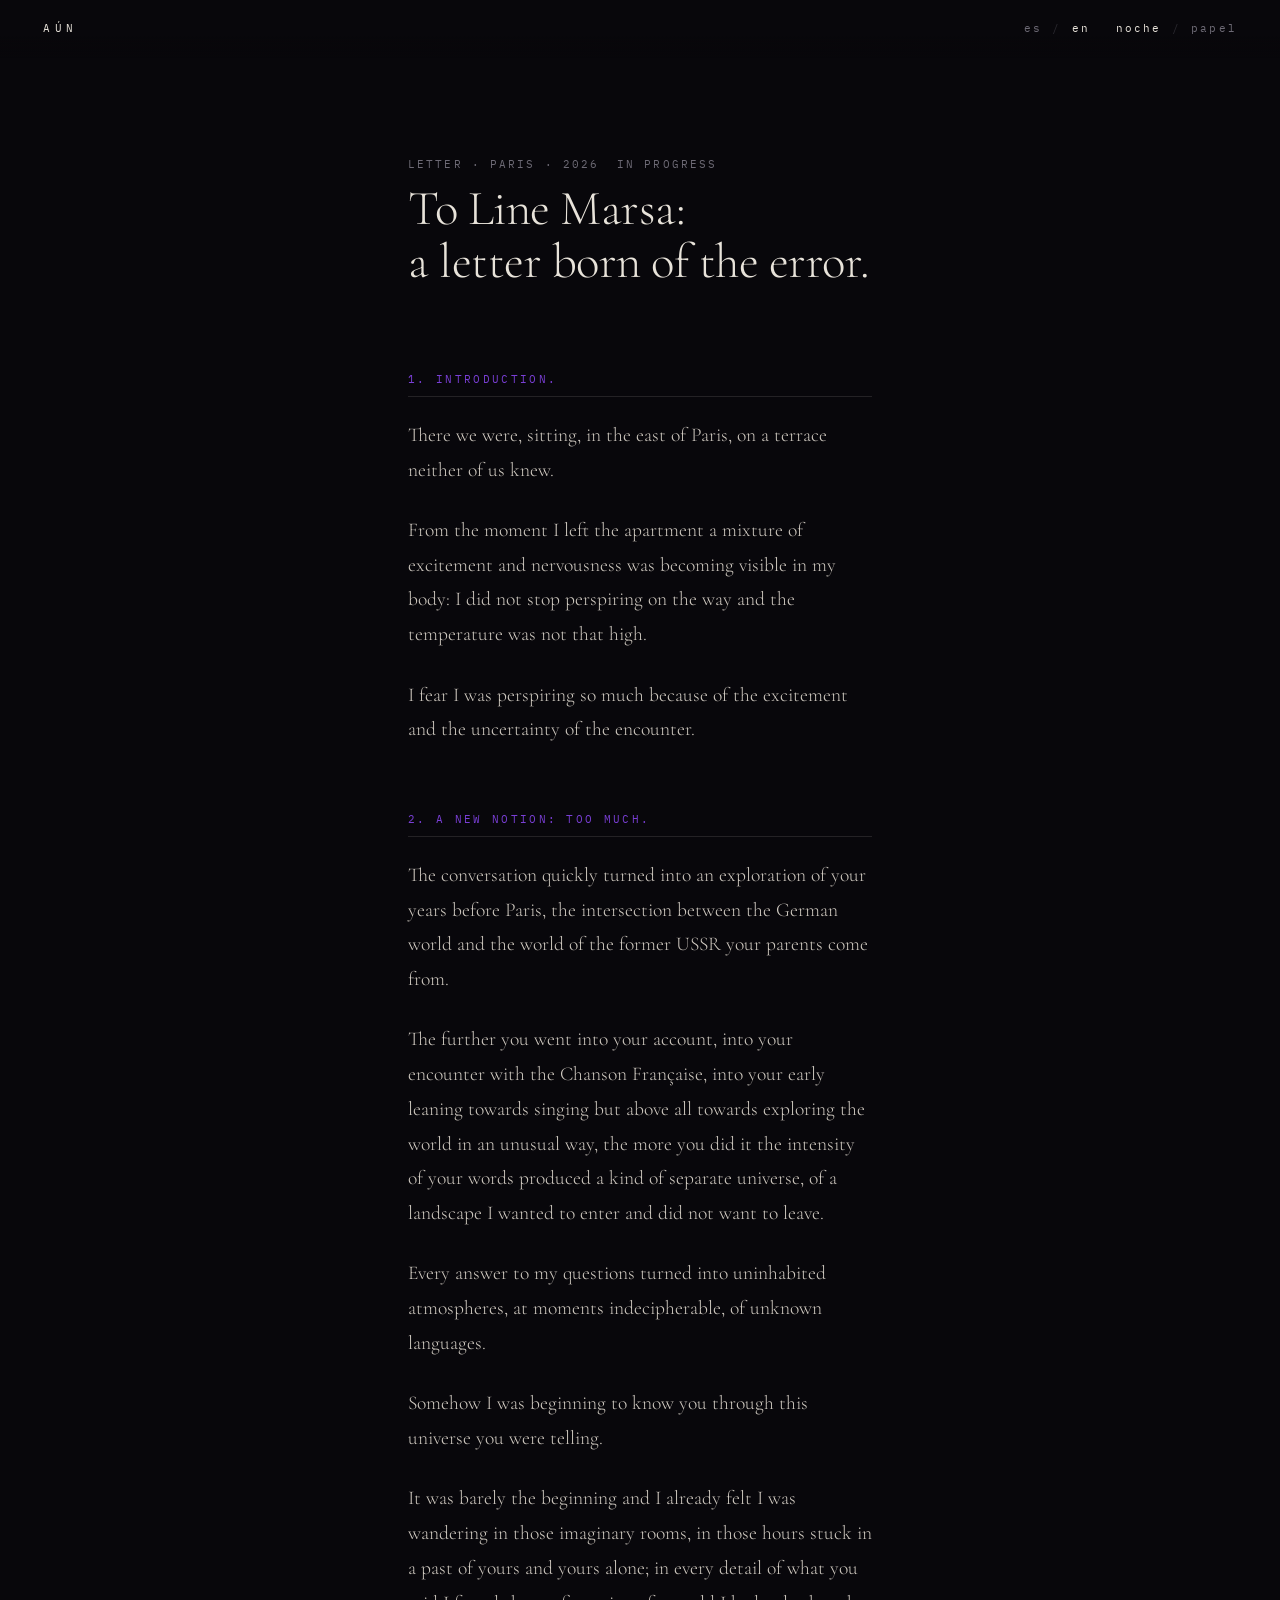
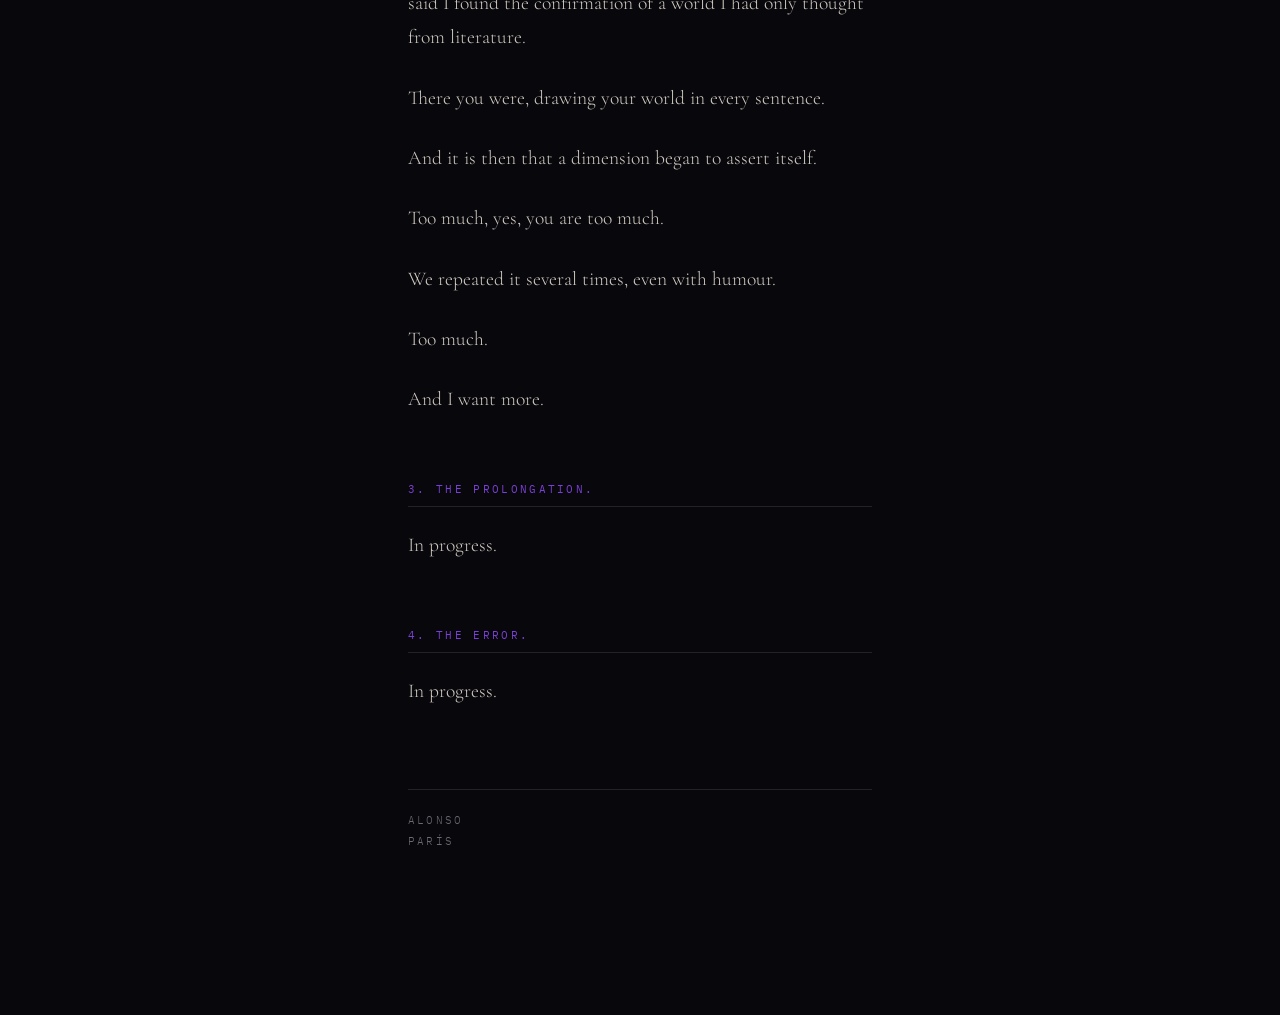
==== docs/line/index.html @ 37b227a3 "Carta a Line Marsa: texto, traduccion y ruta propia docs/line/ es una seccion no listada: tiene ruta" ====
<!DOCTYPE html>
<html lang="es" data-idioma="es" data-modo="noche">
<head>
<meta charset="utf-8">
<meta name="viewport" content="width=device-width,initial-scale=1">
<title>A Line Marsa · carta</title>
<meta name="robots" content="noindex, nofollow">
<meta name="referrer" content="no-referrer">
<meta name="theme-color" content="#08070b">
<!-- AUN:FUENTE carta_a_line -->
<script>
(function(){try{var h=document.documentElement,i=localStorage.getItem('aun:idioma'),m=localStorage.getItem('aun:modo');
if(!i)i=(navigator.language||'es').toLowerCase().indexOf('es')===0?'es':'en';
h.setAttribute('data-idioma',i);h.setAttribute('lang',i);h.setAttribute('data-modo',m||'noche');}catch(e){}}());
</script>
<link rel="preconnect" href="https://fonts.googleapis.com">
<link rel="preconnect" href="https://fonts.gstatic.com" crossorigin>
<link rel="stylesheet" href="https://fonts.googleapis.com/css2?family=Cormorant+Garamond:ital,wght@0,200;0,300;0,400;1,300&family=IBM+Plex+Mono:wght@300;400&display=swap">
<link rel="stylesheet" href="../assets/css/aun.css">
<style>
  /* una carta no es una obra en sala: aqui no hay dibujo, solo letra */
  .carta{ max-width:33rem; margin:0 auto; padding:16vh clamp(1.2rem,6vw,2rem) 18vh }
  .carta > header{ margin-bottom:clamp(3rem,9vh,6rem) }
  .carta h1{
    font-weight:200; font-size:clamp(1.9rem,1.3rem + 2.2vw,3.1rem); line-height:1.08;
    letter-spacing:-.01em; color:var(--alto); margin:.6rem 0 1.2rem; text-wrap:balance;
  }
  .carta .destino{ display:flex; gap:1.1rem; flex-wrap:wrap; align-items:baseline }
  .carta .o{ line-height:1.78 }
  .carta .cierre{ margin-top:clamp(3.4rem,9vh,5.6rem); border-top:1px solid var(--linea); padding-top:1.2rem }
</style>
</head>
<body data-obra="carta-line">

<header class="barra aparato">
  <a class="sello" href="../index.html">AÚN</a>
  <span class="hueco"></span>
  <span class="par">
    <button type="button" data-accion="idioma" data-valor="es" aria-pressed="true">es</button>
    <span class="sep">/</span>
    <button type="button" data-accion="idioma" data-valor="en" aria-pressed="false">en</button>
  </span>
  <span class="par">
    <button type="button" data-accion="modo" data-valor="noche" aria-pressed="true">noche</button>
    <span class="sep">/</span>
    <button type="button" data-accion="modo" data-valor="papel" aria-pressed="false">papel</button>
  </span>
</header>

<article class="carta">

  <header>
    <p class="destino aparato">
      <span data-t lang="es">Carta · París · 2026</span>
      <span data-t lang="en">Letter · Paris · 2026</span>
      <span data-t lang="es">en curso</span>
      <span data-t lang="en">in progress</span>
    </p>
    <h1>
      <span data-t lang="es">A Line Marsa:<br>carta que nace del error.</span>
      <span data-t lang="en">To Line Marsa:<br>a letter born of the error.</span>
    </h1>
  </header>

  <!-- AUN:TEXTO es -->
  <div data-texto lang="es" data-reglas="R1" data-fuente="carta_a_line.md">
      <h3 class="seccion">1. Introducción.</h3>
      <p class="o" data-tipo="resto" data-n="1">Allí estábamos, sentados, en el este de París, en una terraza desconocida para ambos.</p>
      <p class="o" data-tipo="resto" data-n="2">Desde que salí del apartamento una mezcla de emoción y nerviosismo se hacía visible en mi cuerpo: no dejé de transpirar en el trayecto y la temperatura no era tan elevada.</p>
      <p class="o" data-tipo="resto" data-n="3">Me temo que transpiraba mucho por la emoción y la incertidumbre del encuentro.</p>
      <h3 class="seccion">2. Una nueva noción: demasiado.</h3>
      <p class="o" data-tipo="resto" data-n="4">Rápidamente la conversación se transformó en una exploración de tus años previos a París, la intersección entre el mundo germano y el mundo de la antigua URSS del que vienen tus padres.</p>
      <p class="o" data-tipo="resto" data-n="5">Conforme más avanzabas en tu narración, en tu encuentro con la Canción Francesa, en tu inclinación temprana por el canto pero sobre todo por la exploración del mundo de una manera poco habitual, conforme más lo hacías la intensidad de tus palabras generaba una especie de universo aparte, de un paisaje en el que yo quería entrar y del que no quería salir.</p>
      <p class="o" data-tipo="resto" data-n="6">Cada respuesta a mis preguntas se transformaba en atmósferas inhabitadas, por momentos indescifrables, de lenguajes desconocidos.</p>
      <p class="o" data-tipo="resto" data-n="7">De algún modo empezaba a conocerte a través de este universo que contabas.</p>
      <p class="o" data-tipo="resto" data-n="8">Era apenas el principio y yo ya sentía que deambulaba en esas habitaciones imaginarias, en esas horas atascadas en un pasado tuyo y solo tuyo; en cada detalle de lo que decías yo encontraba la confirmación de un mundo que yo pensaba solo desde la literatura.</p>
      <p class="o" data-tipo="resto" data-n="9">Allí estabas, dibujando tu mundo en cada oración.</p>
      <p class="o" data-tipo="resto" data-n="10">Y es entonces cuando una dimensión comenzó a afirmarse a sí misma.</p>
      <p class="o" data-tipo="resto" data-n="11">Demasiado, sí, eres demasiado.</p>
      <p class="o" data-tipo="resto" data-n="12">Lo repetimos varias veces, incluso con humor.</p>
      <p class="o" data-tipo="resto" data-n="13">Demasiado.</p>
      <p class="o" data-tipo="resto" data-n="14">Y quiero más.</p>
      <h3 class="seccion">3. La Prolongación.</h3>
      <p class="o" data-tipo="resto" data-n="15">En curso.</p>
      <h3 class="seccion">4. El Error.</h3>
      <p class="o" data-tipo="resto" data-n="16">En curso.</p>
    </div>
  <!-- /AUN:TEXTO es -->

  <!-- AUN:TEXTO en -->
  <div data-texto lang="en" data-reglas="R1" data-fuente="carta_a_line.en.md">
      <h3 class="seccion">1. Introduction.</h3>
      <p class="o" data-tipo="resto" data-n="1">There we were, sitting, in the east of Paris, on a terrace neither of us knew.</p>
      <p class="o" data-tipo="resto" data-n="2">From the moment I left the apartment a mixture of excitement and nervousness was becoming visible in my body: I did not stop perspiring on the way and the temperature was not that high.</p>
      <p class="o" data-tipo="resto" data-n="3">I fear I was perspiring so much because of the excitement and the uncertainty of the encounter.</p>
      <h3 class="seccion">2. A new notion: too much.</h3>
      <p class="o" data-tipo="resto" data-n="4">The conversation quickly turned into an exploration of your years before Paris, the intersection between the German world and the world of the former USSR your parents come from.</p>
      <p class="o" data-tipo="resto" data-n="5">The further you went into your account, into your encounter with the Chanson Française, into your early leaning towards singing but above all towards exploring the world in an unusual way, the more you did it the intensity of your words produced a kind of separate universe, of a landscape I wanted to enter and did not want to leave.</p>
      <p class="o" data-tipo="resto" data-n="6">Every answer to my questions turned into uninhabited atmospheres, at moments indecipherable, of unknown languages.</p>
      <p class="o" data-tipo="resto" data-n="7">Somehow I was beginning to know you through this universe you were telling.</p>
      <p class="o" data-tipo="resto" data-n="8">It was barely the beginning and I already felt I was wandering in those imaginary rooms, in those hours stuck in a past of yours and yours alone; in every detail of what you said I found the confirmation of a world I had only thought from literature.</p>
      <p class="o" data-tipo="resto" data-n="9">There you were, drawing your world in every sentence.</p>
      <p class="o" data-tipo="resto" data-n="10">And it is then that a dimension began to assert itself.</p>
      <p class="o" data-tipo="resto" data-n="11">Too much, yes, you are too much.</p>
      <p class="o" data-tipo="resto" data-n="12">We repeated it several times, even with humour.</p>
      <p class="o" data-tipo="resto" data-n="13">Too much.</p>
      <p class="o" data-tipo="resto" data-n="14">And I want more.</p>
      <h3 class="seccion">3. The Prolongation.</h3>
      <p class="o" data-tipo="resto" data-n="15">In progress.</p>
      <h3 class="seccion">4. The Error.</h3>
      <p class="o" data-tipo="resto" data-n="16">In progress.</p>
    </div>
  <!-- /AUN:TEXTO en -->

  <p class="cierre firma">Alonso<br>París</p>

</article>

<script src="../assets/js/aun.js"></script>
</body>
</html>
---- docs/assets/css/aun.css ----
@charset "utf-8";
/* ============================================================
   AUN — hoja base
   Un archivo que no cesa. Negro de sala, papel de lectura.
   Regla: la tipografia obedece las mismas reglas que el dibujo.
   ============================================================ */

:root{
  /* --- materia --- */
  --noche:      #08070b;
  --noche-alta: #100e16;
  --papel:      #ece6dc;
  --tinta:      #14131a;
  --acento:     #7a3fd6;   /* purpura: el cabello */
  --luz:        #c9a6ff;   /* purpura en luz */
  --hueso:      #e8e3da;

  /* --- roles (modo noche por defecto) --- */
  --fondo:   var(--noche);
  --texto:   #cfc9c0;
  --alto:    var(--hueso);
  --tenue:   #6d6a75;
  --linea:   rgba(232,227,218,.12);
  --realce:  var(--luz);

  /* --- tipografia --- */
  --serif: "Cormorant Garamond", "Iowan Old Style", "Palatino Linotype", Palatino, Georgia, "Times New Roman", serif;
  --mono:  "IBM Plex Mono", ui-monospace, "Cascadia Mono", "SF Mono", Consolas, "Liberation Mono", monospace;

  /* --- medida y ritmo --- */
  --medida: 34rem;
  --paso:   clamp(1.1rem, .8rem + 1vw, 1.6rem);
  --lento:  1100ms cubic-bezier(.16,1,.3,1);
}

html[data-modo="papel"]{
  --fondo:  var(--papel);
  --texto:  #2a2830;
  --alto:   var(--tinta);
  --tenue:  #8b8578;
  --linea:  rgba(20,19,26,.16);
  --realce: #4b1fa0;
}

*,*::before,*::after{ box-sizing:border-box }
html{ -webkit-text-size-adjust:100%; scroll-behavior:smooth }
body{
  margin:0; background:var(--fondo); color:var(--texto);
  font-family:var(--serif); font-weight:300;
  font-size:clamp(1.02rem,.95rem + .35vw,1.22rem); line-height:1.72;
  font-feature-settings:"kern" 1,"liga" 1,"onum" 1;
  transition:background var(--lento), color var(--lento);
  overflow-x:hidden;
}
::selection{ background:var(--acento); color:#fff }

/* ---------- aparato (todo lo que no es obra) ---------- */
.aparato{
  font-family:var(--mono); font-weight:400;
  font-size:.66rem; letter-spacing:.2em; text-transform:uppercase;
  color:var(--tenue);
}
.barra{
  position:fixed; inset:0 0 auto 0; z-index:50;
  display:flex; align-items:center; gap:1.4rem;
  padding:.95rem clamp(1rem,4vw,2.6rem);
  background:linear-gradient(to bottom,var(--fondo) 62%,transparent);
  pointer-events:none;
}
.barra > *{ pointer-events:auto }
.barra .sello{ letter-spacing:.42em; color:var(--alto); text-decoration:none }
.hueco{ flex:1 1 auto }
.barra a,.barra button{
  background:none; border:0; padding:.25rem .1rem; cursor:pointer;
  font:inherit; letter-spacing:.2em; color:var(--tenue);
  text-decoration:none; border-bottom:1px solid transparent;
  transition:color 400ms ease, border-color 400ms ease;
}
.barra a:hover,.barra button:hover,
.barra a:focus-visible,.barra button:focus-visible{
  color:var(--alto); border-bottom-color:var(--acento); outline:none;
}
.barra [aria-pressed="true"],.barra [aria-current="page"]{ color:var(--alto) }
.par{ display:inline-flex; gap:.55rem; align-items:baseline }
.par .sep{ opacity:.35 }

/* ---------- lienzos ---------- */
.escena{ position:relative; min-height:100svh; display:grid; place-items:center; isolation:isolate }
.lienzo{ position:absolute; inset:0; width:100%; height:100%; display:block; z-index:0 }
.lienzo[data-fijo]{ position:fixed; inset:0; z-index:0; opacity:.62; pointer-events:none }

/* ---------- portada de obra ---------- */
.portada{ position:relative; z-index:1; padding:0 clamp(1rem,6vw,5rem); max-width:min(92vw,52rem) }
.portada h1{
  margin:0; font-weight:200; letter-spacing:-.02em;
  font-size:clamp(2.9rem,1.4rem + 8.5vw,8.4rem); line-height:.92;
  color:var(--hueso); mix-blend-mode:difference; text-wrap:balance;
}
html[data-modo="papel"] .portada h1{ mix-blend-mode:normal; color:var(--tinta) }
.portada .credito{ margin:1.9rem 0 0; display:flex; gap:1.2rem; flex-wrap:wrap }
.desliz{ position:absolute; bottom:1.6rem; left:50%; translate:-50% 0; z-index:1 }
.desliz::after{
  content:""; display:block; width:1px; height:2.4rem; margin:.6rem auto 0;
  background:linear-gradient(var(--linea),transparent);
}

/* ---------- lectura ---------- */
.lectura{
  position:relative; z-index:1;
  max-width:var(--medida); margin:0 auto;
  padding:clamp(4rem,14vh,11rem) clamp(1.2rem,6vw,2rem) 22vh;
}
.lectura header{ margin-bottom:clamp(2.5rem,7vh,5rem); border-bottom:1px solid var(--linea); padding-bottom:1.1rem }
.lectura h2{ font-weight:300; font-size:1.9rem; line-height:1.2; margin:.2rem 0 .8rem; color:var(--alto) }

/* la anafora exige columna: una oracion, una linea */
.o{ margin:0 0 var(--paso); text-indent:0; transition:color var(--lento), opacity var(--lento) }
.o[data-tipo="neg"]{ color:var(--tenue) }
.o[data-tipo="neg"]::before{
  content:""; display:inline-block; width:1.1em; height:1px; margin:0 .5em .35em 0;
  background:currentColor; opacity:.55; vertical-align:middle;
}
.o[data-tipo="ad"]{ color:var(--alto) }
.o[data-tipo="giro"]{ color:var(--realce); font-style:italic; font-size:1.06em }
.o[data-tipo="resto"]{ color:var(--texto) }
/* apartado de una carta: 1. Introduccion. */
h3.seccion{
  font-family:var(--mono); font-weight:400; font-size:.66rem; letter-spacing:.22em;
  text-transform:uppercase; color:var(--acento);
  margin:clamp(2.8rem,7vh,4.6rem) 0 1.3rem; padding-bottom:.5rem;
  border-bottom:1px solid var(--linea);
}
h3.seccion:first-child{ margin-top:0 }
.firma{
  margin:clamp(2.4rem,6vh,4rem) 0 0; font-family:var(--mono); font-size:.68rem;
  letter-spacing:.2em; text-transform:uppercase; color:var(--tenue); line-height:2;
}

/* ---------- indice del atrio ---------- */
.atrio{ position:relative; z-index:1; padding:22vh clamp(1.2rem,6vw,4rem) 14vh; max-width:64rem; margin:0 auto }
.atrio .lema{
  max-width:26em; font-size:clamp(1.25rem,1rem + 1.2vw,2rem); line-height:1.42;
  font-weight:200; color:var(--alto); margin:0 0 clamp(4rem,12vh,9rem);
}
.corpus{ list-style:none; margin:0; padding:0; border-top:1px solid var(--linea) }
.corpus li{ border-bottom:1px solid var(--linea) }
.corpus a{
  display:grid; grid-template-columns:3.2rem 1fr auto; gap:1rem; align-items:baseline;
  padding:1.15rem .2rem; color:var(--texto); text-decoration:none;
  transition:background 500ms ease, color 500ms ease, padding-left 600ms cubic-bezier(.16,1,.3,1);
}
.corpus a:hover,.corpus a:focus-visible{
  color:var(--alto); padding-left:1rem; outline:none;
  background:linear-gradient(90deg,rgba(122,63,214,.18),transparent 70%);
}
.corpus .n,.corpus .meta{
  font-family:var(--mono); font-size:.64rem; letter-spacing:.18em;
  text-transform:uppercase; color:var(--tenue);
}
.corpus .t{ font-size:1.16rem; line-height:1.25 }
.corpus li[data-sellado] .t::after{ content:" *"; color:var(--acento) }

/* ---------- camara (acceso restringido) ---------- */
.camara{ position:relative; z-index:1; max-width:32rem; margin:0 auto; padding:22vh 1.4rem 16vh }
.umbral{ display:grid; gap:1rem }
.umbral label{ display:block; margin:0 0 .7rem }
.umbral input{
  width:100%; padding:.9rem 1rem; background:transparent; color:var(--alto);
  border:1px solid var(--linea); border-radius:0; font-family:var(--mono);
  font-size:.9rem; letter-spacing:.14em;
}
.umbral input:focus{ outline:none; border-color:var(--acento) }
.umbral button{
  justify-self:start; padding:.75rem 1.6rem; cursor:pointer;
  background:transparent; color:var(--alto); border:1px solid var(--alto);
  font-family:var(--mono); font-size:.66rem; letter-spacing:.24em; text-transform:uppercase;
  transition:background 400ms ease,color 400ms ease,border-color 400ms ease;
}
.umbral button:hover{ background:var(--acento); border-color:var(--acento); color:#fff }
.aviso{ min-height:1.4em; font-family:var(--mono); font-size:.68rem; letter-spacing:.16em; color:var(--acento) }
.cifra{
  font-family:var(--mono); font-size:.6rem; line-height:1.5; color:var(--tenue);
  word-break:break-all; max-height:9rem; overflow:hidden; opacity:.45;
}
textarea.bloque{
  width:100%; min-height:9rem; background:transparent; color:var(--alto);
  border:1px solid var(--linea); padding:.9rem; font-family:var(--mono); font-size:.72rem; line-height:1.6;
}

/* ---------- notas, pies, enlaces ---------- */
.nota{ font-size:.9rem; color:var(--tenue) }
a{ color:inherit; text-decoration-thickness:1px; text-underline-offset:.25em }
hr.regla{ border:0; border-top:1px solid var(--linea); margin:clamp(3rem,9vh,6rem) 0 }
footer.pie{
  padding:6vh clamp(1.2rem,6vw,4rem) 8vh; border-top:1px solid var(--linea);
  display:flex; gap:1.4rem; flex-wrap:wrap; align-items:baseline;
}

/* ---------- idioma ---------- */
html[data-idioma="es"] [data-texto][lang="en"],
html[data-idioma="en"] [data-texto][lang="es"]{ display:none }
html[data-idioma="es"] [data-t][lang="en"],
html[data-idioma="en"] [data-t][lang="es"]{ display:none }

/* ---------- entrada ---------- */
.aparece{ opacity:0; translate:0 .7rem; transition:opacity 1200ms ease, translate 1200ms cubic-bezier(.16,1,.3,1) }
.aparece.dentro{ opacity:1; translate:0 0 }

@media (prefers-reduced-motion:reduce){
  html{ scroll-behavior:auto }
  .aparece{ opacity:1; translate:0 0; transition:none }
}

/* ---------- impresion: la escritura primero ---------- */
@media print{
  :root{ --fondo:#fff; --texto:#111; --alto:#000; --tenue:#555; --linea:#ccc }
  body{ background:#fff; color:#111; font-size:11.5pt }
  .barra,.lienzo,.desliz,footer.pie{ display:none !important }
  .escena{ min-height:auto }
  .portada h1{ mix-blend-mode:normal; color:#000; font-size:34pt }
  .lectura{ padding:0; max-width:none }
  .o{ page-break-inside:avoid }
}
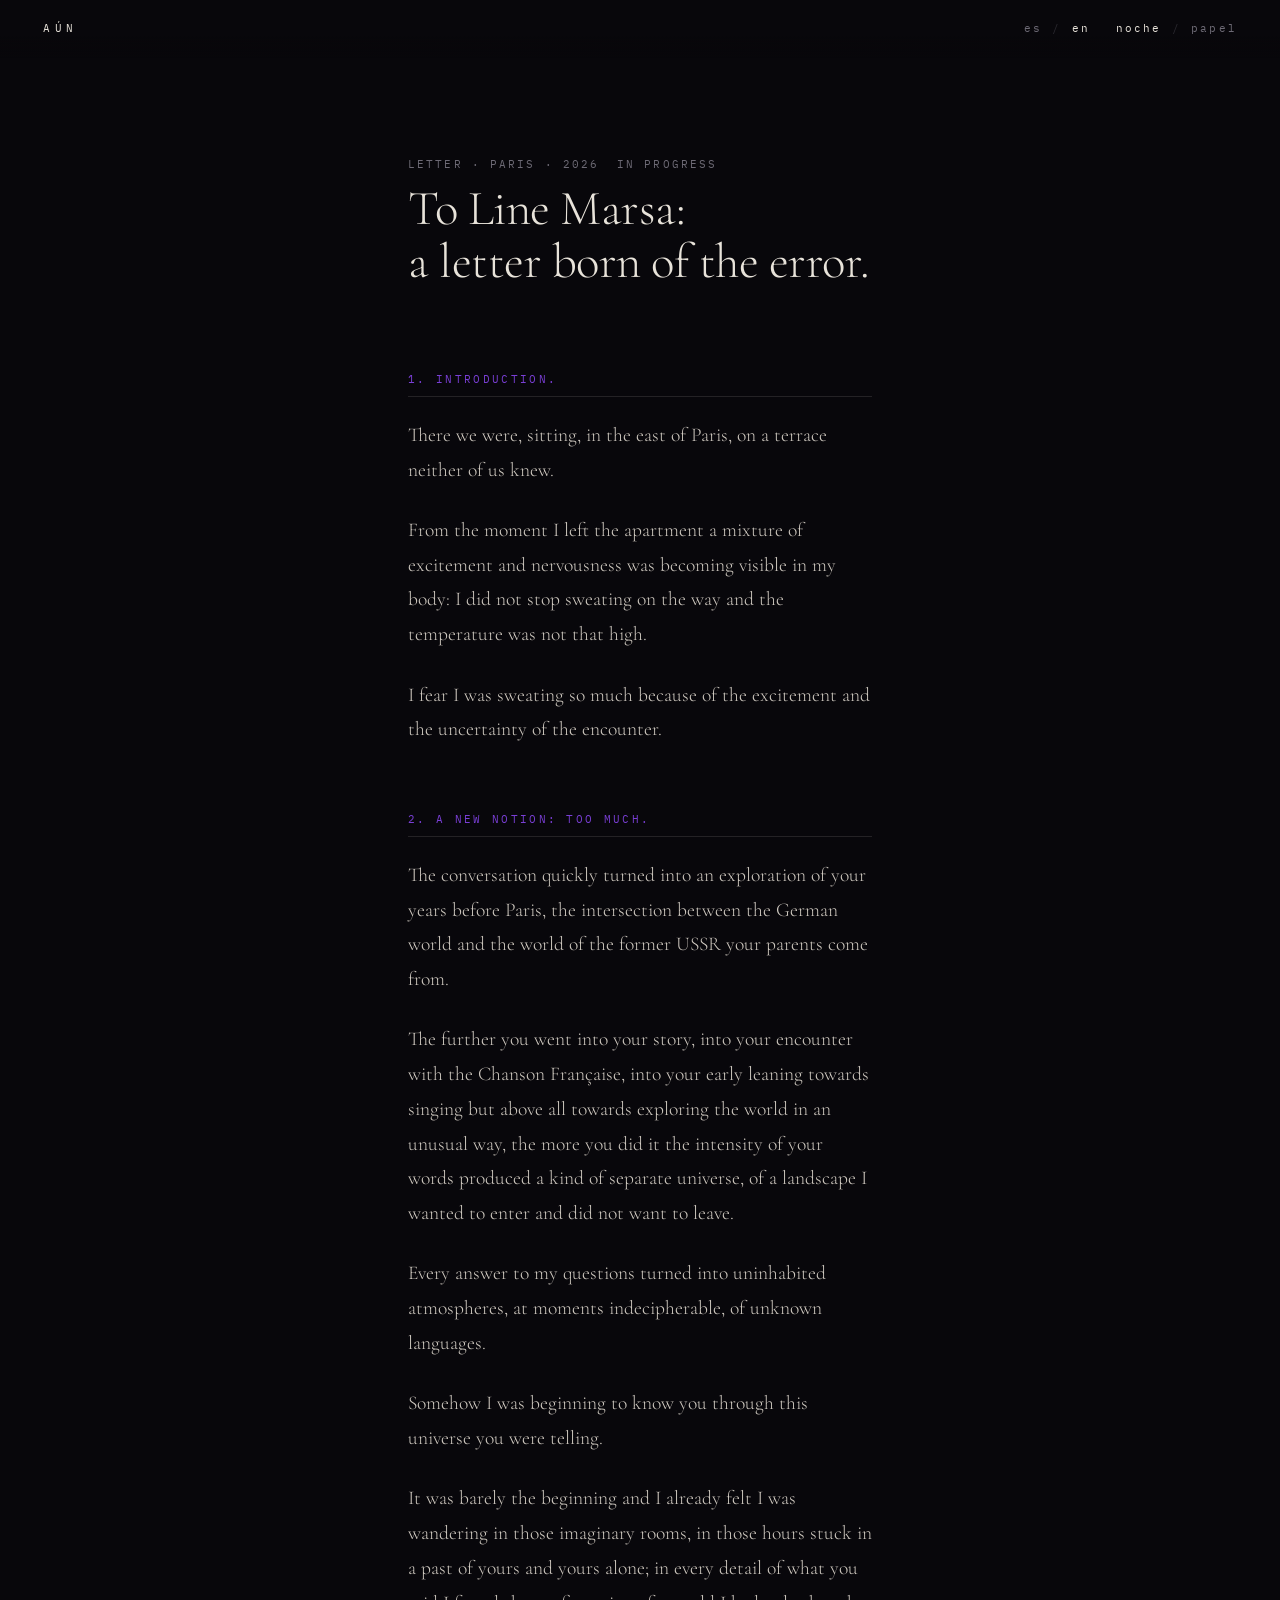
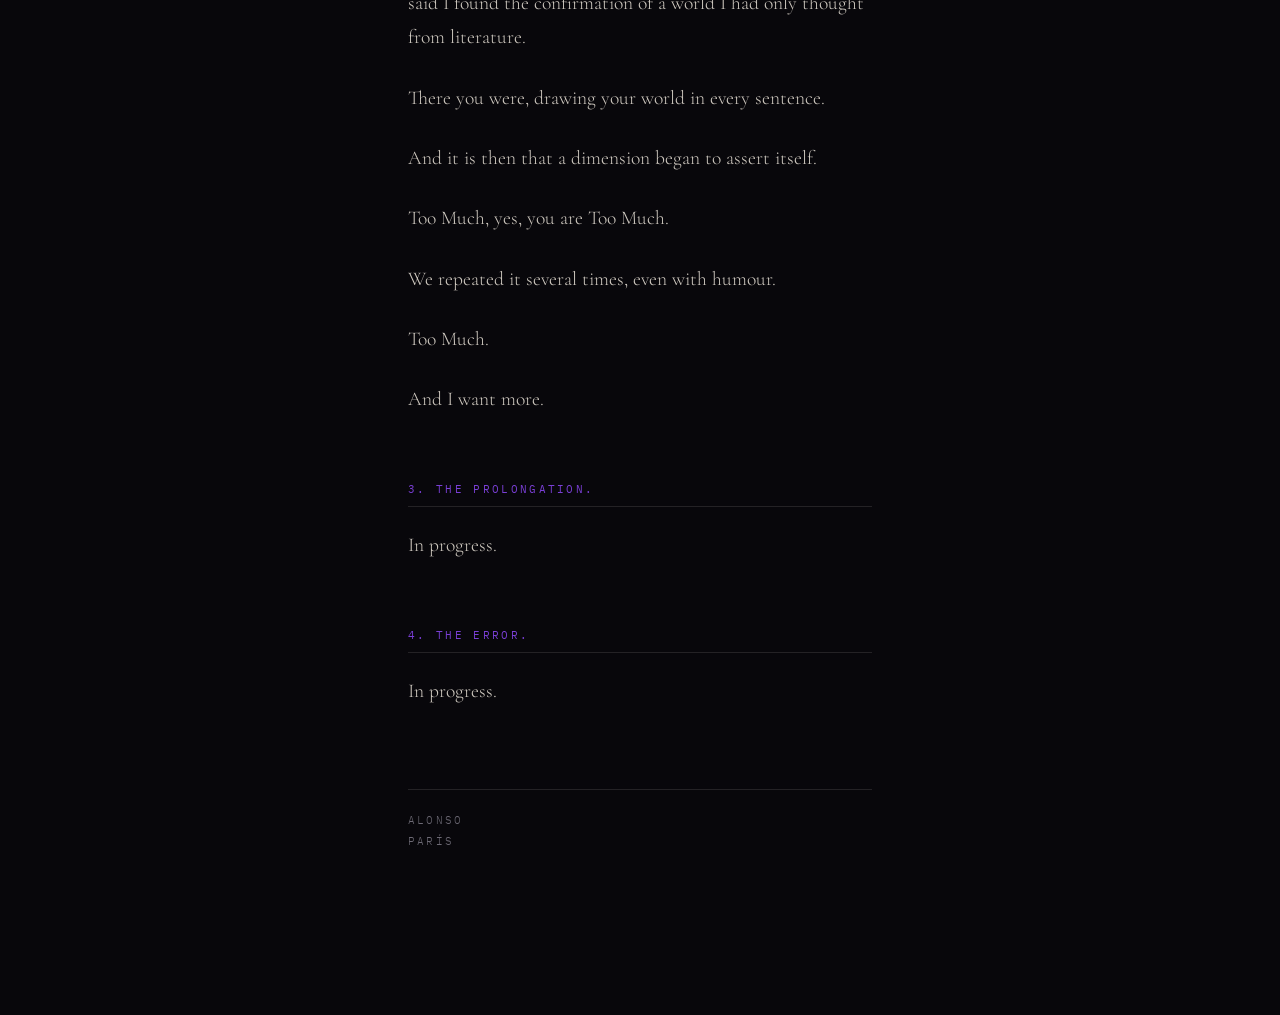
==== commit 68b3f6d6: "Carta a Line: ajustes de la traduccion sweating en lugar de perspiring; Too Much en mayusculas, como" ====
--- a/docs/line/index.html
+++ b/docs/line/index.html
@@ -91,19 +91,19 @@
   <div data-texto lang="en" data-reglas="R1" data-fuente="carta_a_line.en.md">
       <h3 class="seccion">1. Introduction.</h3>
       <p class="o" data-tipo="resto" data-n="1">There we were, sitting, in the east of Paris, on a terrace neither of us knew.</p>
-      <p class="o" data-tipo="resto" data-n="2">From the moment I left the apartment a mixture of excitement and nervousness was becoming visible in my body: I did not stop perspiring on the way and the temperature was not that high.</p>
-      <p class="o" data-tipo="resto" data-n="3">I fear I was perspiring so much because of the excitement and the uncertainty of the encounter.</p>
-      <h3 class="seccion">2. A new notion: too much.</h3>
+      <p class="o" data-tipo="resto" data-n="2">From the moment I left the apartment a mixture of excitement and nervousness was becoming visible in my body: I did not stop sweating on the way and the temperature was not that high.</p>
+      <p class="o" data-tipo="resto" data-n="3">I fear I was sweating so much because of the excitement and the uncertainty of the encounter.</p>
+      <h3 class="seccion">2. A new notion: Too Much.</h3>
       <p class="o" data-tipo="resto" data-n="4">The conversation quickly turned into an exploration of your years before Paris, the intersection between the German world and the world of the former USSR your parents come from.</p>
-      <p class="o" data-tipo="resto" data-n="5">The further you went into your account, into your encounter with the Chanson Française, into your early leaning towards singing but above all towards exploring the world in an unusual way, the more you did it the intensity of your words produced a kind of separate universe, of a landscape I wanted to enter and did not want to leave.</p>
+      <p class="o" data-tipo="resto" data-n="5">The further you went into your story, into your encounter with the Chanson Française, into your early leaning towards singing but above all towards exploring the world in an unusual way, the more you did it the intensity of your words produced a kind of separate universe, of a landscape I wanted to enter and did not want to leave.</p>
       <p class="o" data-tipo="resto" data-n="6">Every answer to my questions turned into uninhabited atmospheres, at moments indecipherable, of unknown languages.</p>
       <p class="o" data-tipo="resto" data-n="7">Somehow I was beginning to know you through this universe you were telling.</p>
       <p class="o" data-tipo="resto" data-n="8">It was barely the beginning and I already felt I was wandering in those imaginary rooms, in those hours stuck in a past of yours and yours alone; in every detail of what you said I found the confirmation of a world I had only thought from literature.</p>
       <p class="o" data-tipo="resto" data-n="9">There you were, drawing your world in every sentence.</p>
       <p class="o" data-tipo="resto" data-n="10">And it is then that a dimension began to assert itself.</p>
-      <p class="o" data-tipo="resto" data-n="11">Too much, yes, you are too much.</p>
+      <p class="o" data-tipo="resto" data-n="11">Too Much, yes, you are Too Much.</p>
       <p class="o" data-tipo="resto" data-n="12">We repeated it several times, even with humour.</p>
-      <p class="o" data-tipo="resto" data-n="13">Too much.</p>
+      <p class="o" data-tipo="resto" data-n="13">Too Much.</p>
       <p class="o" data-tipo="resto" data-n="14">And I want more.</p>
       <h3 class="seccion">3. The Prolongation.</h3>
       <p class="o" data-tipo="resto" data-n="15">In progress.</p>
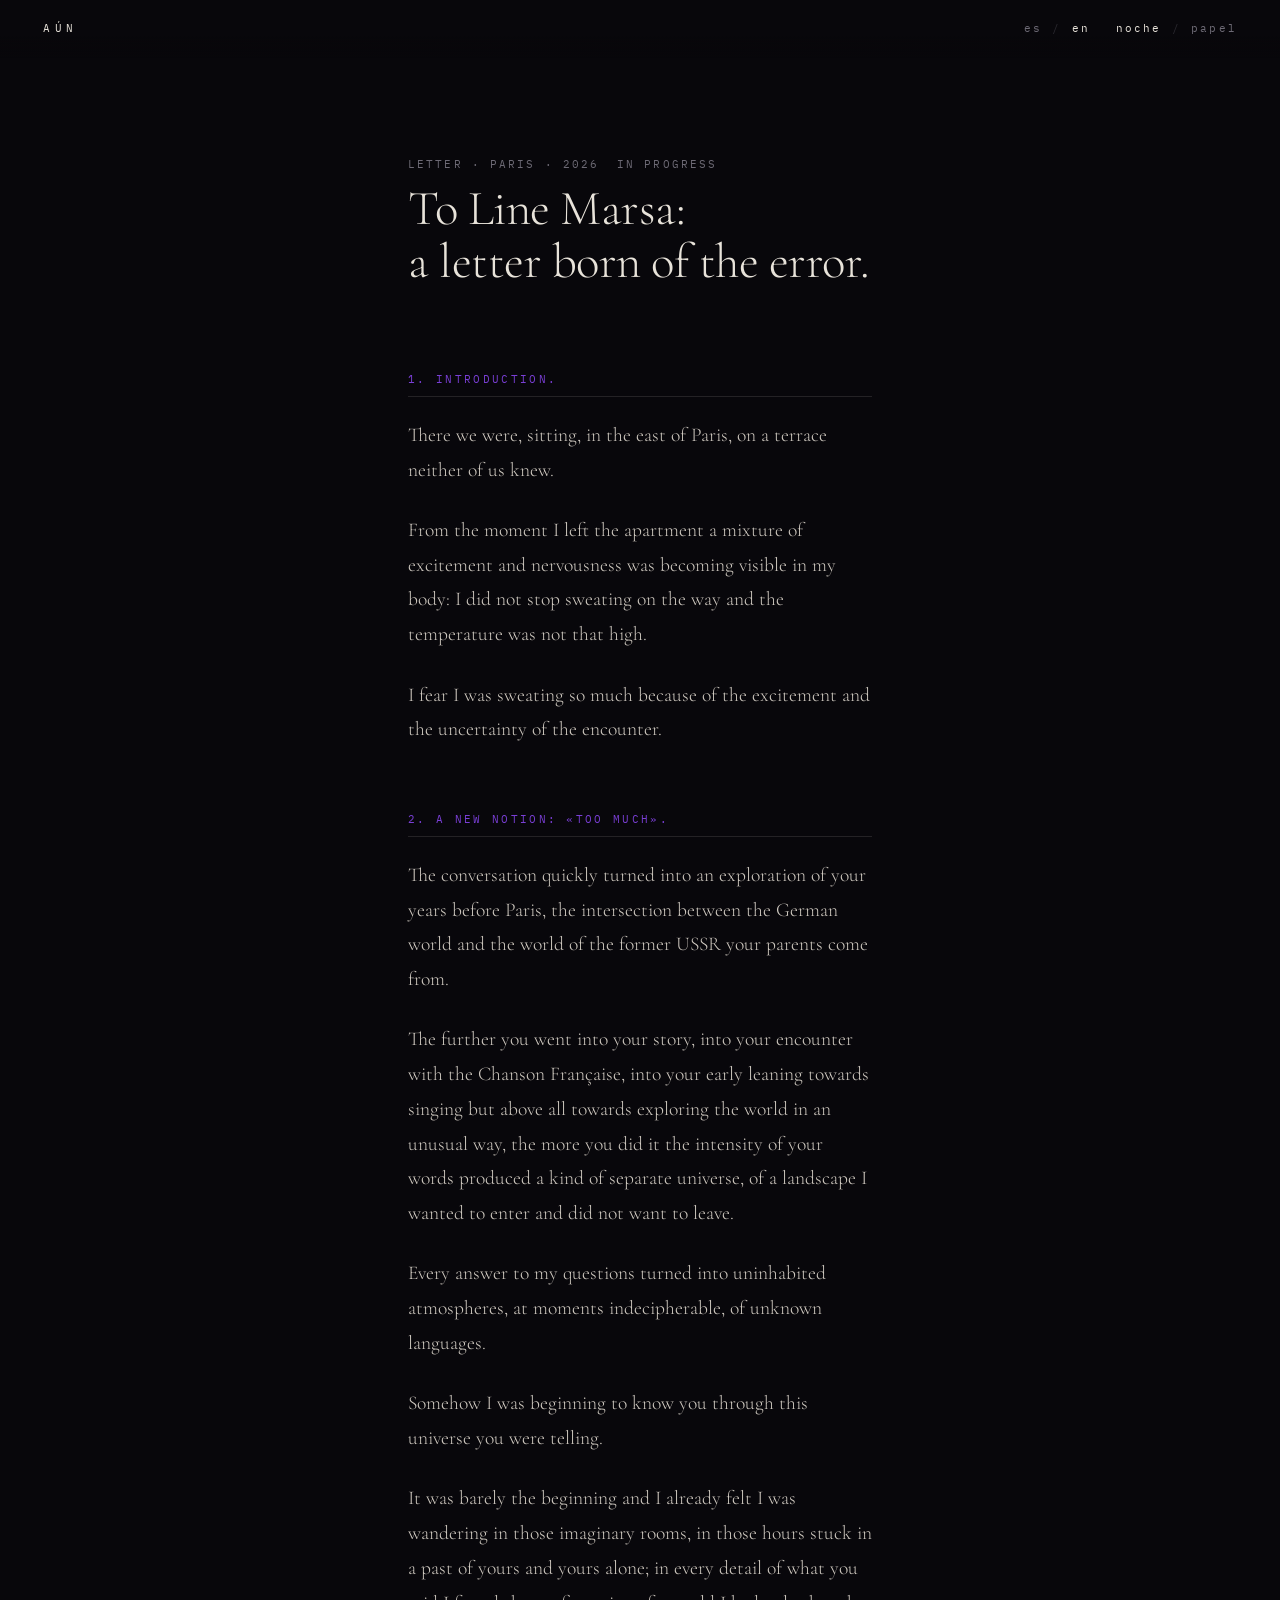
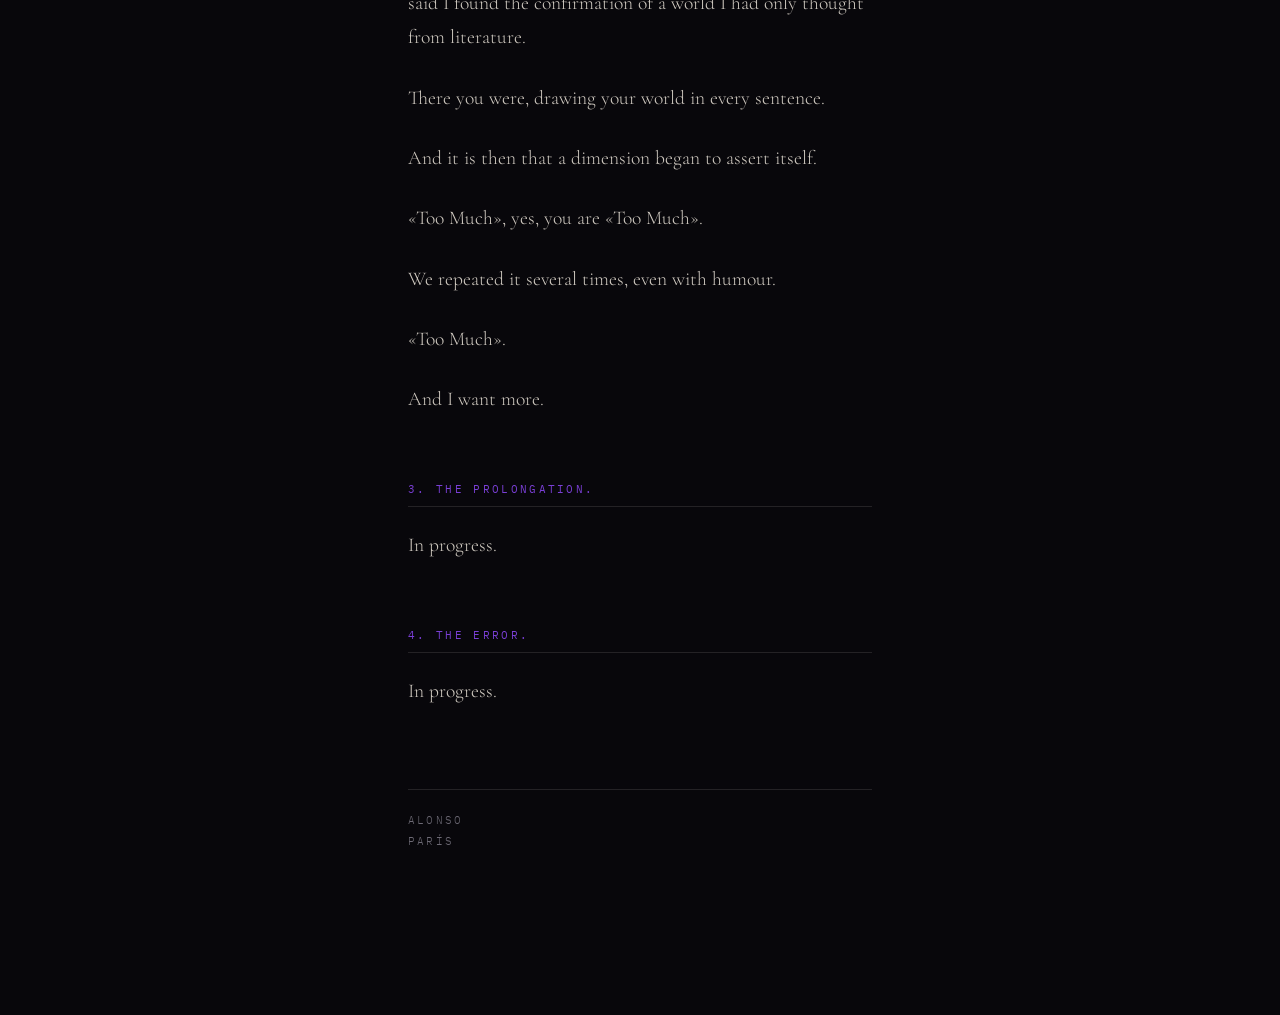
==== commit fa4bc5e1: "Carta a Line: la nocion entre comillas francesas en ambas versiones" ====
--- a/docs/line/index.html
+++ b/docs/line/index.html
@@ -68,7 +68,7 @@
       <p class="o" data-tipo="resto" data-n="1">Allí estábamos, sentados, en el este de París, en una terraza desconocida para ambos.</p>
       <p class="o" data-tipo="resto" data-n="2">Desde que salí del apartamento una mezcla de emoción y nerviosismo se hacía visible en mi cuerpo: no dejé de transpirar en el trayecto y la temperatura no era tan elevada.</p>
       <p class="o" data-tipo="resto" data-n="3">Me temo que transpiraba mucho por la emoción y la incertidumbre del encuentro.</p>
-      <h3 class="seccion">2. Una nueva noción: demasiado.</h3>
+      <h3 class="seccion">2. Una nueva noción: «Demasiado».</h3>
       <p class="o" data-tipo="resto" data-n="4">Rápidamente la conversación se transformó en una exploración de tus años previos a París, la intersección entre el mundo germano y el mundo de la antigua URSS del que vienen tus padres.</p>
       <p class="o" data-tipo="resto" data-n="5">Conforme más avanzabas en tu narración, en tu encuentro con la Canción Francesa, en tu inclinación temprana por el canto pero sobre todo por la exploración del mundo de una manera poco habitual, conforme más lo hacías la intensidad de tus palabras generaba una especie de universo aparte, de un paisaje en el que yo quería entrar y del que no quería salir.</p>
       <p class="o" data-tipo="resto" data-n="6">Cada respuesta a mis preguntas se transformaba en atmósferas inhabitadas, por momentos indescifrables, de lenguajes desconocidos.</p>
@@ -76,9 +76,9 @@
       <p class="o" data-tipo="resto" data-n="8">Era apenas el principio y yo ya sentía que deambulaba en esas habitaciones imaginarias, en esas horas atascadas en un pasado tuyo y solo tuyo; en cada detalle de lo que decías yo encontraba la confirmación de un mundo que yo pensaba solo desde la literatura.</p>
       <p class="o" data-tipo="resto" data-n="9">Allí estabas, dibujando tu mundo en cada oración.</p>
       <p class="o" data-tipo="resto" data-n="10">Y es entonces cuando una dimensión comenzó a afirmarse a sí misma.</p>
-      <p class="o" data-tipo="resto" data-n="11">Demasiado, sí, eres demasiado.</p>
+      <p class="o" data-tipo="resto" data-n="11">«Demasiado», sí, eres «Demasiado».</p>
       <p class="o" data-tipo="resto" data-n="12">Lo repetimos varias veces, incluso con humor.</p>
-      <p class="o" data-tipo="resto" data-n="13">Demasiado.</p>
+      <p class="o" data-tipo="resto" data-n="13">«Demasiado».</p>
       <p class="o" data-tipo="resto" data-n="14">Y quiero más.</p>
       <h3 class="seccion">3. La Prolongación.</h3>
       <p class="o" data-tipo="resto" data-n="15">En curso.</p>
@@ -93,7 +93,7 @@
       <p class="o" data-tipo="resto" data-n="1">There we were, sitting, in the east of Paris, on a terrace neither of us knew.</p>
       <p class="o" data-tipo="resto" data-n="2">From the moment I left the apartment a mixture of excitement and nervousness was becoming visible in my body: I did not stop sweating on the way and the temperature was not that high.</p>
       <p class="o" data-tipo="resto" data-n="3">I fear I was sweating so much because of the excitement and the uncertainty of the encounter.</p>
-      <h3 class="seccion">2. A new notion: Too Much.</h3>
+      <h3 class="seccion">2. A new notion: «Too Much».</h3>
       <p class="o" data-tipo="resto" data-n="4">The conversation quickly turned into an exploration of your years before Paris, the intersection between the German world and the world of the former USSR your parents come from.</p>
       <p class="o" data-tipo="resto" data-n="5">The further you went into your story, into your encounter with the Chanson Française, into your early leaning towards singing but above all towards exploring the world in an unusual way, the more you did it the intensity of your words produced a kind of separate universe, of a landscape I wanted to enter and did not want to leave.</p>
       <p class="o" data-tipo="resto" data-n="6">Every answer to my questions turned into uninhabited atmospheres, at moments indecipherable, of unknown languages.</p>
@@ -101,9 +101,9 @@
       <p class="o" data-tipo="resto" data-n="8">It was barely the beginning and I already felt I was wandering in those imaginary rooms, in those hours stuck in a past of yours and yours alone; in every detail of what you said I found the confirmation of a world I had only thought from literature.</p>
       <p class="o" data-tipo="resto" data-n="9">There you were, drawing your world in every sentence.</p>
       <p class="o" data-tipo="resto" data-n="10">And it is then that a dimension began to assert itself.</p>
-      <p class="o" data-tipo="resto" data-n="11">Too Much, yes, you are Too Much.</p>
+      <p class="o" data-tipo="resto" data-n="11">«Too Much», yes, you are «Too Much».</p>
       <p class="o" data-tipo="resto" data-n="12">We repeated it several times, even with humour.</p>
-      <p class="o" data-tipo="resto" data-n="13">Too Much.</p>
+      <p class="o" data-tipo="resto" data-n="13">«Too Much».</p>
       <p class="o" data-tipo="resto" data-n="14">And I want more.</p>
       <h3 class="seccion">3. The Prolongation.</h3>
       <p class="o" data-tipo="resto" data-n="15">In progress.</p>
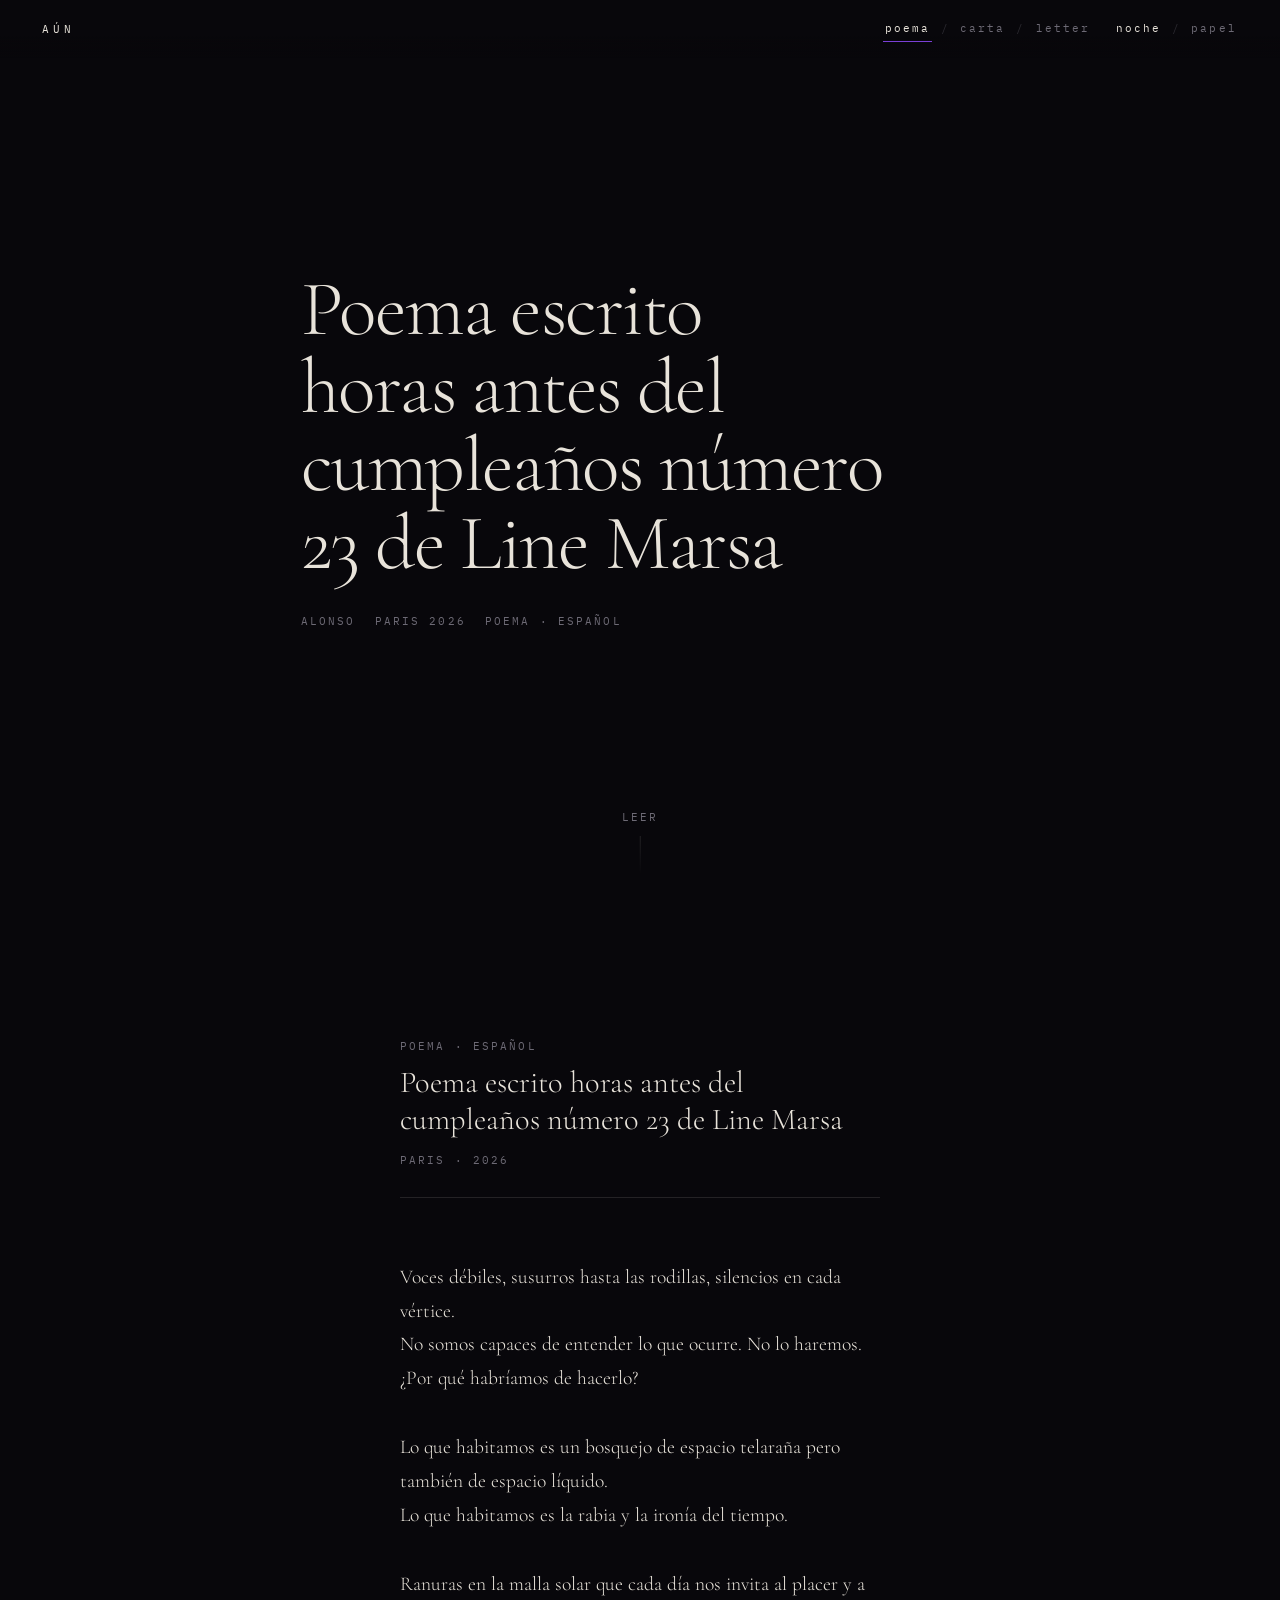
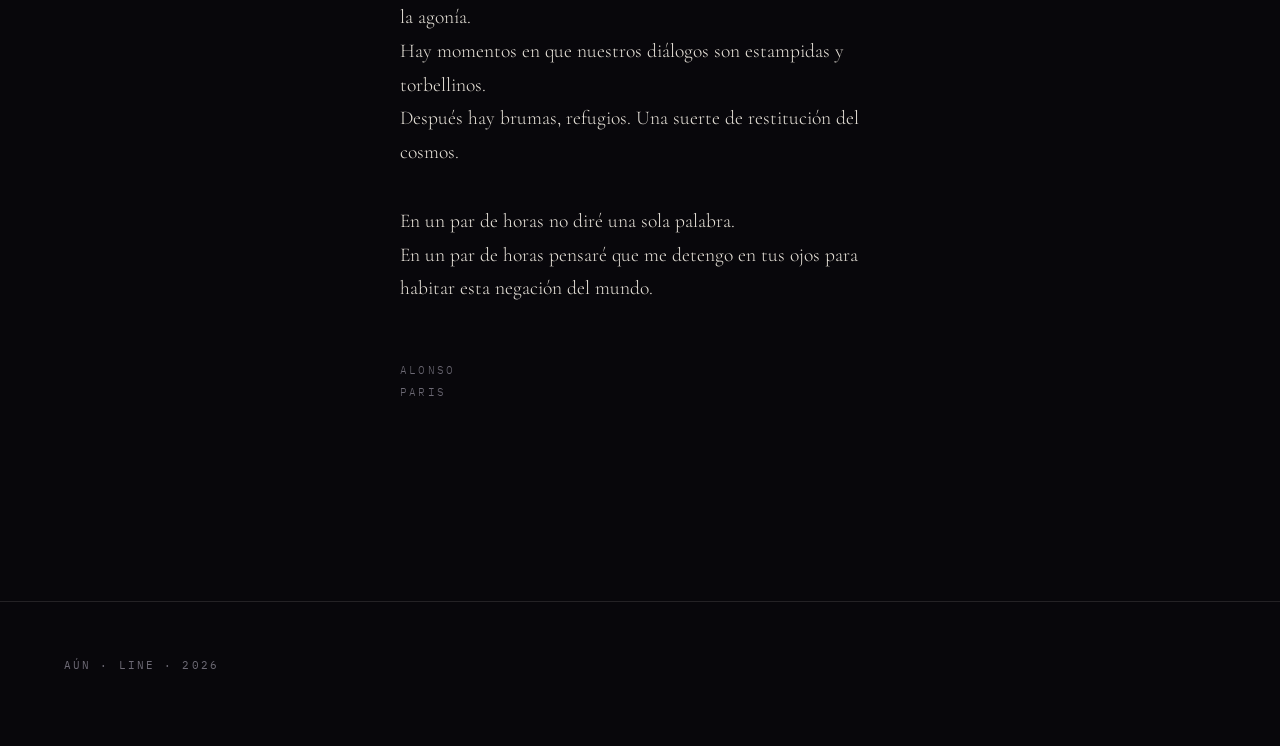
==== commit 8a59c9c9: "Publish only docs/line as a tabbed page; remove the generative engine - Rewrite docs/line/index.html" ====
--- a/docs/line/index.html
+++ b/docs/line/index.html
@@ -1,121 +1,230 @@
 <!DOCTYPE html>
-<html lang="es" data-idioma="es" data-modo="noche">
+<html lang="es" data-modo="noche">
 <head>
 <meta charset="utf-8">
 <meta name="viewport" content="width=device-width,initial-scale=1">
-<title>A Line Marsa · carta</title>
+<title>Line — AÚN</title>
+<meta name="author" content="Alonso Celis">
 <meta name="robots" content="noindex, nofollow">
 <meta name="referrer" content="no-referrer">
 <meta name="theme-color" content="#08070b">
-<!-- AUN:FUENTE carta_a_line -->
 <script>
-(function(){try{var h=document.documentElement,i=localStorage.getItem('aun:idioma'),m=localStorage.getItem('aun:modo');
-if(!i)i=(navigator.language||'es').toLowerCase().indexOf('es')===0?'es':'en';
-h.setAttribute('data-idioma',i);h.setAttribute('lang',i);h.setAttribute('data-modo',m||'noche');}catch(e){}}());
+(function(){try{var m=localStorage.getItem('aun:modo');if(m)document.documentElement.setAttribute('data-modo',m);}catch(e){}}());
 </script>
 <link rel="preconnect" href="https://fonts.googleapis.com">
 <link rel="preconnect" href="https://fonts.gstatic.com" crossorigin>
 <link rel="stylesheet" href="https://fonts.googleapis.com/css2?family=Cormorant+Garamond:ital,wght@0,200;0,300;0,400;1,300&family=IBM+Plex+Mono:wght@300;400&display=swap">
-<link rel="stylesheet" href="../assets/css/aun.css">
 <style>
-  /* una carta no es una obra en sala: aqui no hay dibujo, solo letra */
-  .carta{ max-width:33rem; margin:0 auto; padding:16vh clamp(1.2rem,6vw,2rem) 18vh }
-  .carta > header{ margin-bottom:clamp(3rem,9vh,6rem) }
-  .carta h1{
-    font-weight:200; font-size:clamp(1.9rem,1.3rem + 2.2vw,3.1rem); line-height:1.08;
-    letter-spacing:-.01em; color:var(--alto); margin:.6rem 0 1.2rem; text-wrap:balance;
-  }
-  .carta .destino{ display:flex; gap:1.1rem; flex-wrap:wrap; align-items:baseline }
-  .carta .o{ line-height:1.78 }
-  .carta .cierre{ margin-top:clamp(3.4rem,9vh,5.6rem); border-top:1px solid var(--linea); padding-top:1.2rem }
+:root{
+  --noche:#08070b; --papel:#ece6dc; --tinta:#14131a; --acento:#7a3fd6; --luz:#c9a6ff; --hueso:#e8e3da;
+  --fondo:var(--noche); --texto:#cfc9c0; --alto:var(--hueso); --tenue:#6d6a75;
+  --linea:rgba(232,227,218,.12); --realce:var(--luz);
+  --serif:"Cormorant Garamond","Iowan Old Style","Palatino Linotype",Palatino,Georgia,serif;
+  --mono:"IBM Plex Mono",ui-monospace,"SF Mono",Consolas,monospace;
+  --medida:34rem; --paso:clamp(1.1rem,.8rem + 1vw,1.6rem);
+  --lento:1100ms cubic-bezier(.16,1,.3,1);
+}
+html[data-modo="papel"]{
+  --fondo:var(--papel); --texto:#2a2830; --alto:var(--tinta); --tenue:#8b8578;
+  --linea:rgba(20,19,26,.16); --realce:#4b1fa0;
+}
+*,*::before,*::after{ box-sizing:border-box }
+html{ -webkit-text-size-adjust:100%; scroll-behavior:smooth }
+body{
+  margin:0; background:var(--fondo); color:var(--texto);
+  font-family:var(--serif); font-weight:300;
+  font-size:clamp(1.02rem,.95rem + .35vw,1.22rem); line-height:1.72;
+  font-feature-settings:"kern" 1,"liga" 1,"onum" 1;
+  transition:background var(--lento), color var(--lento); overflow-x:hidden;
+}
+::selection{ background:var(--acento); color:#fff }
+
+.aparato{ font-family:var(--mono); font-weight:400; font-size:.66rem; letter-spacing:.2em; text-transform:uppercase; color:var(--tenue) }
+.barra{
+  position:fixed; inset:0 0 auto 0; z-index:50;
+  display:flex; align-items:center; gap:1.4rem; flex-wrap:wrap;
+  padding:.95rem clamp(1rem,4vw,2.6rem);
+  background:linear-gradient(to bottom,var(--fondo) 62%,transparent);
+}
+.barra .sello{ letter-spacing:.42em; color:var(--alto); text-decoration:none }
+.hueco{ flex:1 1 auto }
+.barra button{
+  background:none; border:0; padding:.25rem .1rem; cursor:pointer;
+  font:inherit; letter-spacing:.2em; color:var(--tenue);
+  border-bottom:1px solid transparent; transition:color 400ms ease, border-color 400ms ease;
+}
+.barra button:hover,.barra button:focus-visible{ color:var(--alto); border-bottom-color:var(--acento); outline:none }
+.barra [aria-pressed="true"],.barra [aria-selected="true"]{ color:var(--alto) }
+.barra [aria-selected="true"]{ border-bottom-color:var(--acento) }
+.par{ display:inline-flex; gap:.55rem; align-items:baseline }
+.par .sep{ opacity:.35 }
+
+.escena{ position:relative; min-height:100svh; display:grid; place-items:center }
+.portada{ padding:0 clamp(1rem,6vw,5rem); max-width:min(92vw,52rem) }
+.portada h1{
+  margin:0; font-weight:200; letter-spacing:-.02em;
+  font-size:clamp(2.9rem,1.4rem + 8.5vw,8.4rem); line-height:.92;
+  color:var(--alto); text-wrap:balance;
+}
+.portada h1.largo{ font-size:clamp(2.2rem,1.2rem + 4.6vw,5.2rem); line-height:1 }
+.portada .credito{ margin:1.9rem 0 0; display:flex; gap:1.2rem; flex-wrap:wrap }
+.desliz{ position:absolute; bottom:1.6rem; left:50%; translate:-50% 0; text-decoration:none }
+.desliz::after{
+  content:""; display:block; width:1px; height:2.4rem; margin:.6rem auto 0;
+  background:linear-gradient(var(--linea),transparent);
+}
+
+.lectura{ max-width:var(--medida); margin:0 auto; padding:clamp(4rem,14vh,11rem) clamp(1.2rem,6vw,2rem) 22vh }
+.lectura > header{ margin-bottom:clamp(2.5rem,7vh,5rem); border-bottom:1px solid var(--linea); padding-bottom:1.1rem }
+.lectura h2{ font-weight:300; font-size:1.9rem; line-height:1.2; margin:.2rem 0 .8rem; color:var(--alto) }
+.o{ margin:0 0 var(--paso) }
+.poema .o{ color:var(--alto); margin-bottom:calc(var(--paso) * 1.4) }
+h3.seccion{
+  font-family:var(--mono); font-weight:400; font-size:.66rem; letter-spacing:.22em;
+  text-transform:uppercase; color:var(--acento);
+  margin:clamp(2.8rem,7vh,4.6rem) 0 1.3rem; padding-bottom:.5rem; border-bottom:1px solid var(--linea);
+}
+h3.seccion:first-child{ margin-top:0 }
+.firma{ margin:clamp(2.4rem,6vh,4rem) 0 0; font-family:var(--mono); font-size:.68rem; letter-spacing:.2em; text-transform:uppercase; color:var(--tenue); line-height:2 }
+footer.pie{ padding:6vh clamp(1.2rem,6vw,4rem) 8vh; border-top:1px solid var(--linea); display:flex; gap:1.4rem; flex-wrap:wrap }
+
+@media (max-width:540px){ .barra{ gap:.9rem 1.1rem } }
+@media (prefers-reduced-motion:reduce){ html{ scroll-behavior:auto } }
+@media print{
+  :root{ --fondo:#fff; --texto:#111; --alto:#000; --tenue:#555; --linea:#ccc }
+  .barra,.desliz,footer.pie{ display:none !important }
+  .escena{ min-height:auto; padding:2rem 0 }
+  .lectura{ padding:0; max-width:none }
+}
 </style>
 </head>
-<body data-obra="carta-line">
+<body>
 
 <header class="barra aparato">
-  <a class="sello" href="../index.html">AÚN</a>
+  <span class="sello">AÚN</span>
   <span class="hueco"></span>
+  <nav class="par" role="tablist" id="pestanas" aria-label="textos"></nav>
   <span class="par">
-    <button type="button" data-accion="idioma" data-valor="es" aria-pressed="true">es</button>
+    <button type="button" data-modo="noche" aria-pressed="true">noche</button>
     <span class="sep">/</span>
-    <button type="button" data-accion="idioma" data-valor="en" aria-pressed="false">en</button>
-  </span>
-  <span class="par">
-    <button type="button" data-accion="modo" data-valor="noche" aria-pressed="true">noche</button>
-    <span class="sep">/</span>
-    <button type="button" data-accion="modo" data-valor="papel" aria-pressed="false">papel</button>
+    <button type="button" data-modo="papel" aria-pressed="false">papel</button>
   </span>
 </header>
 
-<article class="carta">
-
-  <header>
-    <p class="destino aparato">
-      <span data-t lang="es">Carta · París · 2026</span>
-      <span data-t lang="en">Letter · Paris · 2026</span>
-      <span data-t lang="es">en curso</span>
-      <span data-t lang="en">in progress</span>
-    </p>
-    <h1>
-      <span data-t lang="es">A Line Marsa:<br>carta que nace del error.</span>
-      <span data-t lang="en">To Line Marsa:<br>a letter born of the error.</span>
-    </h1>
-  </header>
-
-  <!-- AUN:TEXTO es -->
-  <div data-texto lang="es" data-reglas="R1" data-fuente="carta_a_line.md">
-      <h3 class="seccion">1. Introducción.</h3>
-      <p class="o" data-tipo="resto" data-n="1">Allí estábamos, sentados, en el este de París, en una terraza desconocida para ambos.</p>
-      <p class="o" data-tipo="resto" data-n="2">Desde que salí del apartamento una mezcla de emoción y nerviosismo se hacía visible en mi cuerpo: no dejé de transpirar en el trayecto y la temperatura no era tan elevada.</p>
-      <p class="o" data-tipo="resto" data-n="3">Me temo que transpiraba mucho por la emoción y la incertidumbre del encuentro.</p>
-      <h3 class="seccion">2. Una nueva noción: «Demasiado».</h3>
-      <p class="o" data-tipo="resto" data-n="4">Rápidamente la conversación se transformó en una exploración de tus años previos a París, la intersección entre el mundo germano y el mundo de la antigua URSS del que vienen tus padres.</p>
-      <p class="o" data-tipo="resto" data-n="5">Conforme más avanzabas en tu narración, en tu encuentro con la Canción Francesa, en tu inclinación temprana por el canto pero sobre todo por la exploración del mundo de una manera poco habitual, conforme más lo hacías la intensidad de tus palabras generaba una especie de universo aparte, de un paisaje en el que yo quería entrar y del que no quería salir.</p>
-      <p class="o" data-tipo="resto" data-n="6">Cada respuesta a mis preguntas se transformaba en atmósferas inhabitadas, por momentos indescifrables, de lenguajes desconocidos.</p>
-      <p class="o" data-tipo="resto" data-n="7">De algún modo empezaba a conocerte a través de este universo que contabas.</p>
-      <p class="o" data-tipo="resto" data-n="8">Era apenas el principio y yo ya sentía que deambulaba en esas habitaciones imaginarias, en esas horas atascadas en un pasado tuyo y solo tuyo; en cada detalle de lo que decías yo encontraba la confirmación de un mundo que yo pensaba solo desde la literatura.</p>
-      <p class="o" data-tipo="resto" data-n="9">Allí estabas, dibujando tu mundo en cada oración.</p>
-      <p class="o" data-tipo="resto" data-n="10">Y es entonces cuando una dimensión comenzó a afirmarse a sí misma.</p>
-      <p class="o" data-tipo="resto" data-n="11">«Demasiado», sí, eres «Demasiado».</p>
-      <p class="o" data-tipo="resto" data-n="12">Lo repetimos varias veces, incluso con humor.</p>
-      <p class="o" data-tipo="resto" data-n="13">«Demasiado».</p>
-      <p class="o" data-tipo="resto" data-n="14">Y quiero más.</p>
-      <h3 class="seccion">3. La Prolongación.</h3>
-      <p class="o" data-tipo="resto" data-n="15">En curso.</p>
-      <h3 class="seccion">4. El Error.</h3>
-      <p class="o" data-tipo="resto" data-n="16">En curso.</p>
+<main id="panel" role="tabpanel">
+  <section class="escena">
+    <div class="portada">
+      <h1 id="titulo">&nbsp;</h1>
+      <p class="credito aparato" id="credito"></p>
     </div>
-  <!-- /AUN:TEXTO es -->
-
-  <!-- AUN:TEXTO en -->
-  <div data-texto lang="en" data-reglas="R1" data-fuente="carta_a_line.en.md">
-      <h3 class="seccion">1. Introduction.</h3>
-      <p class="o" data-tipo="resto" data-n="1">There we were, sitting, in the east of Paris, on a terrace neither of us knew.</p>
-      <p class="o" data-tipo="resto" data-n="2">From the moment I left the apartment a mixture of excitement and nervousness was becoming visible in my body: I did not stop sweating on the way and the temperature was not that high.</p>
-      <p class="o" data-tipo="resto" data-n="3">I fear I was sweating so much because of the excitement and the uncertainty of the encounter.</p>
-      <h3 class="seccion">2. A new notion: «Too Much».</h3>
-      <p class="o" data-tipo="resto" data-n="4">The conversation quickly turned into an exploration of your years before Paris, the intersection between the German world and the world of the former USSR your parents come from.</p>
-      <p class="o" data-tipo="resto" data-n="5">The further you went into your story, into your encounter with the Chanson Française, into your early leaning towards singing but above all towards exploring the world in an unusual way, the more you did it the intensity of your words produced a kind of separate universe, of a landscape I wanted to enter and did not want to leave.</p>
-      <p class="o" data-tipo="resto" data-n="6">Every answer to my questions turned into uninhabited atmospheres, at moments indecipherable, of unknown languages.</p>
-      <p class="o" data-tipo="resto" data-n="7">Somehow I was beginning to know you through this universe you were telling.</p>
-      <p class="o" data-tipo="resto" data-n="8">It was barely the beginning and I already felt I was wandering in those imaginary rooms, in those hours stuck in a past of yours and yours alone; in every detail of what you said I found the confirmation of a world I had only thought from literature.</p>
-      <p class="o" data-tipo="resto" data-n="9">There you were, drawing your world in every sentence.</p>
-      <p class="o" data-tipo="resto" data-n="10">And it is then that a dimension began to assert itself.</p>
-      <p class="o" data-tipo="resto" data-n="11">«Too Much», yes, you are «Too Much».</p>
-      <p class="o" data-tipo="resto" data-n="12">We repeated it several times, even with humour.</p>
-      <p class="o" data-tipo="resto" data-n="13">«Too Much».</p>
-      <p class="o" data-tipo="resto" data-n="14">And I want more.</p>
-      <h3 class="seccion">3. The Prolongation.</h3>
-      <p class="o" data-tipo="resto" data-n="15">In progress.</p>
-      <h3 class="seccion">4. The Error.</h3>
-      <p class="o" data-tipo="resto" data-n="16">In progress.</p>
-    </div>
-  <!-- /AUN:TEXTO en -->
-
-  <p class="cierre firma">Alonso<br>París</p>
-
-</article>
-
-<script src="../assets/js/aun.js"></script>
+    <a class="desliz aparato" href="#texto" id="leer">leer</a>
+  </section>
+
+  <article class="lectura" id="texto">
+    <header>
+      <p class="aparato" id="cabeza-meta"></p>
+      <h2 id="cabeza-titulo"></h2>
+      <p class="aparato">Paris · 2026</p>
+    </header>
+    <div id="cuerpo"></div>
+    <p class="firma">Alonso<br>Paris</p>
+  </article>
+</main>
+
+<footer class="pie aparato">
+  <span>AÚN · Line · 2026</span>
+</footer>
+
+<script>
+/* Cada archivo de esta carpeta es una pestaña.
+   Para añadir una: poner el .md aquí y sumar una línea a esta lista. */
+var TEXTOS = [
+  { id:'poema',  archivo:'23-11-2026-line.md',  pestana:'poema',  lang:'es', tipo:'poema', meta:'Poema · español',  leer:'leer' },
+  { id:'carta',  archivo:'carta_a_line.md',     pestana:'carta',  lang:'es', tipo:'carta', meta:'Carta · español',  leer:'leer' },
+  { id:'letter', archivo:'carta_a_line.en.md',  pestana:'letter', lang:'en', tipo:'carta', meta:'Letter · english', leer:'read' }
+];
+
+(function(){
+  var doc = document.documentElement, cache = {};
+  var $ = function(id){ return document.getElementById(id); };
+
+  function esc(s){ return s.replace(/[&<>"]/g, function(c){ return {'&':'&amp;','<':'&lt;','>':'&gt;','"':'&quot;'}[c]; }); }
+  function enLinea(s){ return esc(s).replace(/\*\*(.+?)\*\*/g,'<strong>$1</strong>').replace(/\*(.+?)\*/g,'<em>$1</em>'); }
+
+  /* markdown minimo: ## titulo, ### apartado, parrafos; un salto simple es un verso */
+  function leer(md){
+    var titulo = '', html = [];
+    md.replace(/\r/g,'').split(/\n\s*\n/).forEach(function(b){
+      b = b.replace(/^\s+|\s+$/g,''); if(!b) return;
+      var m = b.match(/^(#{1,6})\s+(.*)$/);
+      if(m && b.indexOf('\n') < 0){
+        if(m[1].length <= 2 && !titulo){ titulo = m[2]; return; }
+        html.push('<h3 class="seccion">' + enLinea(m[2]) + '</h3>'); return;
+      }
+      html.push('<p class="o">' + b.split('\n').map(function(l){ return enLinea(l.trim()); }).join('<br>') + '</p>');
+    });
+    return { titulo: titulo, html: html.join('\n') };
+  }
+
+  function traer(t){
+    if(cache[t.id]) return Promise.resolve(cache[t.id]);
+    return fetch(t.archivo, { cache:'no-cache' })
+      .then(function(r){ if(!r.ok) throw new Error(r.status); return r.text(); })
+      .then(function(md){ return (cache[t.id] = leer(md)); });
+  }
+
+  function mostrar(t, empujar){
+    Array.prototype.forEach.call($('pestanas').children, function(b){
+      if(b.tagName === 'BUTTON') b.setAttribute('aria-selected', String(b.dataset.id === t.id));
+    });
+    traer(t).then(function(r){
+      var tit = r.titulo || t.pestana;
+      $('panel').setAttribute('lang', t.lang);
+      $('titulo').textContent = tit;
+      $('titulo').classList.toggle('largo', tit.length > 32);
+      $('credito').innerHTML = '<span>Alonso</span><span>Paris 2026</span><span>' + esc(t.meta) + '</span>';
+      $('cabeza-meta').textContent = t.meta;
+      $('cabeza-titulo').textContent = tit;
+      $('leer').textContent = t.leer;
+      $('cuerpo').className = t.tipo;
+      $('cuerpo').innerHTML = r.html;
+      document.title = tit + ' — AÚN';
+      if(empujar) window.scrollTo(0, 0);
+    }).catch(function(){
+      $('titulo').textContent = t.pestana;
+      $('cuerpo').innerHTML = '<p class="o">No se pudo cargar ' + esc(t.archivo) + '.</p>';
+    });
+    if(empujar && location.hash !== '#' + t.id) history.pushState(null, '', '#' + t.id);
+  }
+
+  function porHash(){
+    var h = location.hash.slice(1);
+    for(var i = 0; i < TEXTOS.length; i++) if(TEXTOS[i].id === h) return TEXTOS[i];
+    return TEXTOS[0];
+  }
+
+  TEXTOS.forEach(function(t, i){
+    if(i) { var s = document.createElement('span'); s.className = 'sep'; s.textContent = '/'; $('pestanas').appendChild(s); }
+    var b = document.createElement('button');
+    b.type = 'button'; b.setAttribute('role','tab'); b.dataset.id = t.id; b.textContent = t.pestana;
+    b.addEventListener('click', function(){ mostrar(t, true); });
+    $('pestanas').appendChild(b);
+  });
+
+  /* el enlace "leer" no debe cambiar el hash de la pestaña */
+  $('leer').addEventListener('click', function(e){ e.preventDefault(); $('texto').scrollIntoView(); });
+  window.addEventListener('popstate', function(){ mostrar(porHash(), false); });
+
+  function modo(m){
+    doc.setAttribute('data-modo', m);
+    document.querySelectorAll('[data-modo]').forEach(function(b){ if(b.tagName === 'BUTTON') b.setAttribute('aria-pressed', String(b.dataset.modo === m)); });
+    try{ localStorage.setItem('aun:modo', m); }catch(e){}
+  }
+  document.querySelectorAll('button[data-modo]').forEach(function(b){ b.addEventListener('click', function(){ modo(b.dataset.modo); }); });
+  modo(doc.getAttribute('data-modo') || 'noche');
+
+  mostrar(porHash(), false);
+})();
+</script>
 </body>
 </html>
